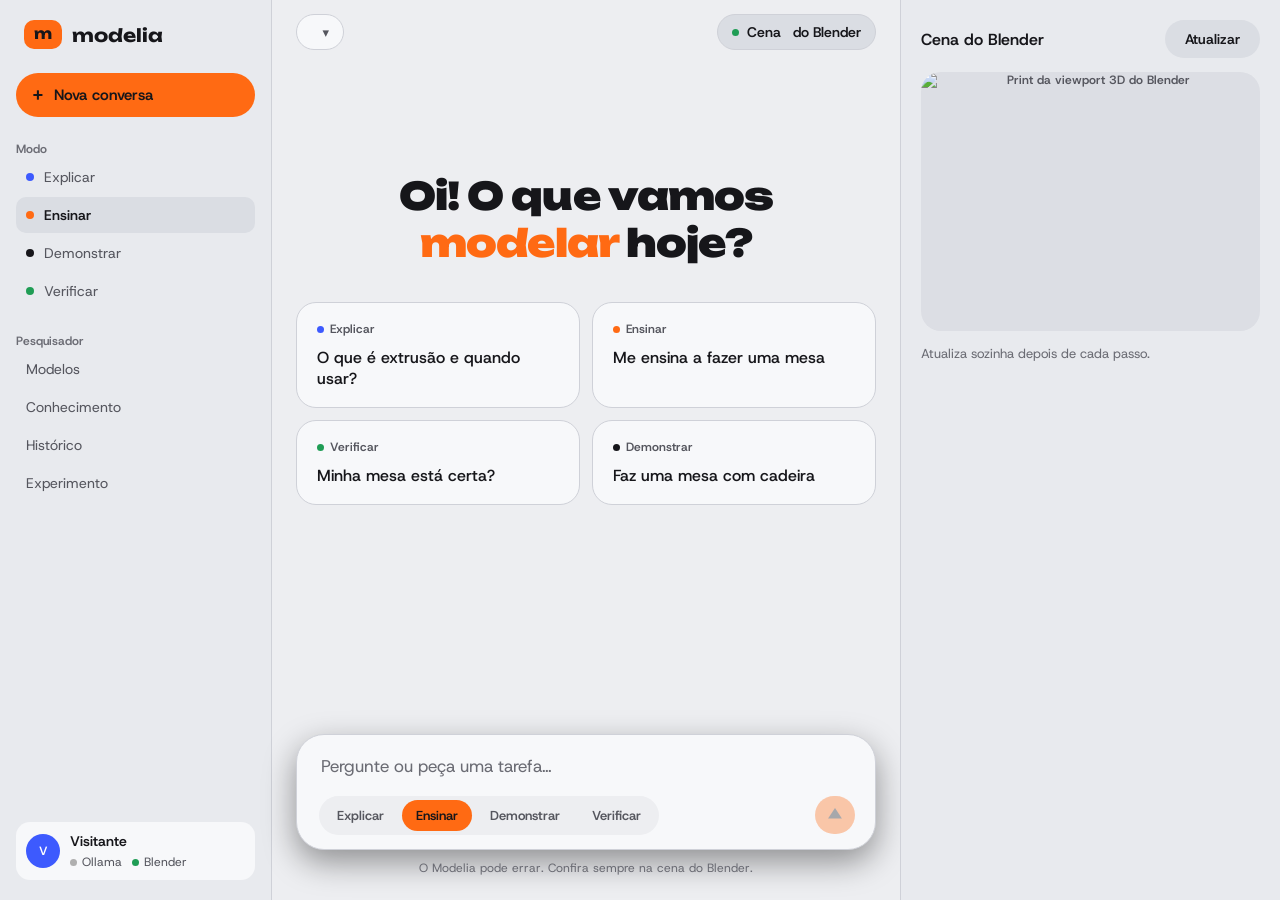
==== modelia/site/chat.html @ 40b649fd "feat: chat do Modelia a partir do Figma (telas 3 a 6) Página própria em site/chat.html sobre a API /" ====
<!doctype html>
<html lang="pt-BR">
<head>
  <meta charset="utf-8">
  <meta name="viewport" content="width=device-width, initial-scale=1">
  <title>Modelia · chat</title>
  <link rel="icon" href="img/marca.svg">
  <link rel="stylesheet" href="base.css">
  <link rel="stylesheet" href="chat.css">
</head>
<body data-modo="Ensinar">

<aside class="lateral" id="lateral">
  <a class="marca" href="/"><span class="marca-m">m</span>modelia</a>
  <button class="nova" id="nova" type="button"><span>+</span>Nova conversa</button>

  <nav class="grupo" aria-label="Modo">
    <p class="grupo-titulo">Modo</p>
    <button class="item" data-modo="Explicar" type="button"><img src="img/ponto-azul-8.svg" alt="">Explicar</button>
    <button class="item" data-modo="Ensinar" type="button"><img src="img/ponto-laranja-8.svg" alt="">Ensinar</button>
    <button class="item" data-modo="Demonstrar" type="button"><img src="img/ponto-tinta-8.svg" alt="">Demonstrar</button>
    <button class="item" data-modo="Verificar" type="button"><img src="img/ponto-verde-8.svg" alt="">Verificar</button>
  </nav>

  <nav class="grupo" id="hoje" aria-label="Conversas de hoje" hidden>
    <p class="grupo-titulo">Hoje</p>
  </nav>

  <nav class="grupo" aria-label="Pesquisador">
    <p class="grupo-titulo">Pesquisador</p>
    <a class="item" href="/app/">Modelos</a>
    <a class="item" href="/app/">Conhecimento</a>
    <a class="item" href="/app/">Histórico</a>
    <a class="item" href="/app/">Experimento</a>
  </nav>

  <div class="espaco"></div>
  <div class="participante">
    <span class="avatar">V</span>
    <div>
      <p class="participante-nome">Visitante</p>
      <p class="estados">
        <span id="estado-ollama"><img src="img/ponto-verde-7.svg" alt="">Ollama</span>
        <span id="estado-blender"><img src="img/ponto-verde-7.svg" alt="">Blender</span>
      </p>
    </div>
  </div>
</aside>

<main class="principal">
  <header class="barra">
    <button class="menu" id="menu" type="button" aria-label="Abrir menu" aria-controls="lateral">☰</button>
    <label class="pilula modelo">
      <span class="sr">Modelo de IA</span>
      <select id="modelo"></select><span aria-hidden="true">▾</span>
    </label>
    <button class="pilula" id="botao-cena" type="button" aria-controls="painel" aria-expanded="false">
      <img id="ponto-cena" src="img/ponto-verde-7.svg" alt="">Cena<span class="cena-extra">&nbsp;do Blender</span>
    </button>
  </header>

  <section class="centro" id="centro" aria-live="polite">
    <div class="boas-vindas" id="boas-vindas">
      <h1 class="entra">Oi! O que vamos <span class="laranja">modelar</span> hoje?</h1>
      <div class="sugestoes">
        <button class="sugestao entra" style="--d:.4s" data-modo="Explicar" type="button">
          <span class="sugestao-modo"><img src="img/ponto-azul-7.svg" alt="">Explicar</span>O que é extrusão e quando usar?</button>
        <button class="sugestao entra" style="--d:.5s" data-modo="Ensinar" type="button">
          <span class="sugestao-modo"><img src="img/ponto-laranja-7.svg" alt="">Ensinar</span>Me ensina a fazer uma mesa</button>
        <button class="sugestao entra" style="--d:.6s" data-modo="Verificar" type="button">
          <span class="sugestao-modo"><img src="img/ponto-verde-7.svg" alt="">Verificar</span>Minha mesa está certa?</button>
        <button class="sugestao entra" style="--d:.7s" data-modo="Demonstrar" type="button">
          <span class="sugestao-modo"><img src="img/ponto-tinta-7.svg" alt="">Demonstrar</span>Faz uma mesa com cadeira</button>
      </div>
    </div>
  </section>

  <form class="compositor" id="compositor">
    <div class="caixa entra" style="--d:.3s">
      <label class="sr" for="texto">Mensagem</label>
      <textarea id="texto" rows="1" placeholder="Pergunte ou peça uma tarefa…"></textarea>
      <div class="linha">
        <div class="modos" role="group" aria-label="Modo">
          <button type="button" data-modo="Explicar">Explicar</button>
          <button type="button" data-modo="Ensinar">Ensinar</button>
          <button type="button" data-modo="Demonstrar">Demonstrar</button>
          <button type="button" data-modo="Verificar">Verificar</button>
        </div>
        <label class="tarefa" id="tarefa-rotulo" hidden>
          <span class="sr">Tarefa-meta</span>
          <select id="tarefa"></select><span aria-hidden="true">▾</span>
        </label>
        <button class="enviar" id="enviar" type="submit" aria-label="Enviar">
          <img data-modo="Explicar" src="img/enviar-azul.svg" alt="">
          <img data-modo="Ensinar" src="img/enviar-laranja.svg" alt="">
          <img data-modo="Demonstrar" src="img/enviar-tinta.svg" alt="">
          <img data-modo="Verificar" src="img/enviar-verde.svg" alt="">
        </button>
      </div>
    </div>
    <p class="aviso-geral">O Modelia pode errar. Confira sempre na cena do Blender.</p>
  </form>
</main>

<aside class="painel" id="painel" hidden>
  <div class="painel-topo">
    <p>Cena do Blender</p>
    <button class="atualizar" id="atualizar" type="button">Atualizar</button>
  </div>
  <div class="viewport" id="viewport"><p>Carregando a cena…</p></div>
  <p class="painel-nota">Atualiza sozinha depois de cada passo.</p>
  <div class="painel-cartao" id="painel-tarefa" hidden>
    <p class="painel-cartao-titulo"></p>
    <ul></ul>
  </div>
</aside>

<template id="tpl-aluno">
  <div class="msg-aluno entra"><p></p></div>
</template>
<template id="tpl-modelia">
  <div class="msg-modelia entra"><span class="marca-m pequeno" aria-hidden="true">m</span><div class="corpo"></div></div>
</template>
<template id="tpl-codigo">
  <div class="codigo entra" style="--d:.5s; --dy:24px">
    <p class="codigo-topo"><img class="pisca" src="img/pulso.svg" alt=""><span>Código proposto, ainda não executado</span></p>
    <pre></pre>
    <p class="codigo-botoes">
      <button class="executar" type="button">Executar no Blender</button>
      <button class="cancelar" type="button">Cancelar</button>
    </p>
  </div>
</template>
<template id="tpl-resultado">
  <div class="resultado">
    <p class="resultado-topo"><span></span><span class="nota"></span></p>
    <ul></ul>
  </div>
</template>

<script src="chat.js"></script>
</body>
</html>
---- modelia/site/base.css ----
/* Cores e fontes do Modelia (página "Cores" e "Design System" do Figma, versão 2).
   Usado pela home e pelo app em Gradio. As fontes ficam no projeto: o app roda sem internet. */

@font-face {
  font-family: "Unbounded";
  src: url("fontes/unbounded.woff2") format("woff2");
  font-weight: 200 900;
  font-display: swap;
}
@font-face {
  font-family: "Host Grotesk";
  src: url("fontes/host-grotesk.woff2") format("woff2");
  font-weight: 300 800;
  font-display: swap;
}
@font-face {
  font-family: "Martian Mono";
  src: url("fontes/martian-mono.woff2") format("woff2");
  font-weight: 100 800;
  font-display: swap;
}

:root {
  --fundo: #edeef1;
  --cartao: #f7f8fa;
  --lateral: #e8eaee;
  --borda: #cfd1d8;
  --tinta: #16161a;
  --texto-2: #55565e;
  --texto-3: #8a8b93;
  --laranja: #ff6a13;
  --azul: #3d5afe;
  --verde: #1f9d55;
  --display: "Unbounded", system-ui, sans-serif;
  --corpo: "Host Grotesk", system-ui, sans-serif;
  --mono: "Martian Mono", ui-monospace, monospace;
}
---- modelia/site/chat.css ----
/* Chat do Modelia: telas "3 · Chat (novo)" a "6 · Chat (Verificar)" do Figma (versão 2). */

* { box-sizing: border-box; margin: 0; }
html, body { height: 100%; }
body { display: flex; background: var(--fundo); color: var(--tinta); font-family: var(--corpo); -webkit-font-smoothing: antialiased; }
img { display: block; }
a { color: inherit; text-decoration: none; }
button, select, textarea { font: inherit; color: inherit; }
button { border: 0; background: none; cursor: pointer; }
:focus-visible { outline: 2px solid var(--azul); outline-offset: 2px; border-radius: 10px; }
[hidden] { display: none !important; }
.sr { position: absolute; width: 1px; height: 1px; overflow: hidden; clip-path: inset(50%); white-space: nowrap; }
.laranja { color: var(--laranja); }

/* cor de cada modo: pílula ativa e texto sobre ela */
[data-modo="Explicar"] { --cor-modo: var(--azul); --sobre-modo: #fff; }
[data-modo="Ensinar"] { --cor-modo: var(--laranja); --sobre-modo: var(--tinta); }
[data-modo="Demonstrar"] { --cor-modo: var(--tinta); --sobre-modo: var(--cartao); }
[data-modo="Verificar"] { --cor-modo: var(--verde); --sobre-modo: var(--tinta); }

/* --- menu lateral --- */
.lateral { width: 272px; flex: none; height: 100%; overflow-y: auto; display: flex; flex-direction: column; gap: 24px;
  padding: 20px 16px; background: var(--lateral); border-right: 1px solid var(--borda); }
.marca { display: flex; gap: 10px; align-items: center; padding-left: 8px; font-family: var(--display); font-weight: 700; font-size: 18px; }
.marca-m { flex: none; padding: 4px 10px 6px; border-radius: 10px; background: var(--laranja); font-family: var(--display); font-weight: 700; font-size: 15px; line-height: normal; }
.marca-m.pequeno { padding: 4px 9px 6px; font-size: 13px; }
.nova { display: flex; gap: 10px; align-items: center; width: 100%; padding: 12px 16px; border-radius: 999px; background: var(--laranja); font-weight: 600; font-size: 15px; transition: transform .15s; }
.nova span { font-size: 20px; line-height: 1; }
.nova:hover { transform: translateY(-1px); }
.nova:active { transform: scale(.98); }
.grupo { display: flex; flex-direction: column; gap: 2px; }
.grupo-titulo { font-weight: 600; font-size: 12px; color: #6b6c74; }
.item { display: flex; gap: 10px; align-items: center; width: 100%; padding: 9px 10px; border-radius: 10px; font-size: 14px; color: var(--texto-2);
  text-align: left; white-space: nowrap; overflow: hidden; text-overflow: ellipsis; transition: background-color .15s; }
.item:hover { background: #dfe1e6; }
.item[aria-current="true"] { background: #dadde3; font-weight: 600; color: var(--tinta); }
.espaco { flex: 1; }
.participante { display: flex; gap: 10px; align-items: center; padding: 10px; border-radius: 14px; background: var(--cartao); }
.avatar { display: grid; place-items: center; width: 34px; height: 34px; border-radius: 999px; background: var(--azul); color: #fff; font-weight: 600; font-size: 12px; }
.participante-nome { font-weight: 600; font-size: 14px; margin-bottom: 4px; }
.estados { display: flex; gap: 10px; font-size: 12px; color: var(--texto-2); }
.estados span { display: flex; gap: 5px; align-items: center; }
.desligado img, img.desligado { filter: grayscale(1) brightness(1.4); }

/* --- área principal --- */
.principal { flex: 1; min-width: 0; height: 100%; display: flex; flex-direction: column; }
.barra { display: flex; justify-content: space-between; align-items: center; gap: 12px; padding: 14px 24px; }
.menu { display: none; font-size: 20px; padding: 4px 8px; }
.pilula { display: flex; gap: 8px; align-items: center; padding: 8px 14px; border-radius: 999px; background: var(--cartao); border: 1px solid var(--borda);
  font-weight: 600; font-size: 14px; white-space: nowrap; }
.modelo { position: relative; padding: 0; }
.modelo select, .tarefa select { appearance: none; border: 0; background: none; font-weight: 600; cursor: pointer; }
.modelo select { padding: 8px 32px 8px 14px; font-size: 14px; border-radius: 999px; }
.modelo span[aria-hidden], .tarefa span[aria-hidden] { position: absolute; right: 14px; pointer-events: none; font-weight: 400; font-size: 13px; color: var(--texto-2); }
#botao-cena[aria-expanded="true"] { background: #dadde3; }

.centro { flex: 1; min-height: 0; overflow-y: auto; display: flex; flex-direction: column; padding: 0 24px 12px; }
.conversa { width: min(760px, 100%); margin: auto auto 0; display: flex; flex-direction: column; gap: 28px; padding-top: 24px; }
.boas-vindas { margin: auto; display: flex; flex-direction: column; align-items: center; gap: 36px; padding: 24px 0; }
.boas-vindas h1 { font-family: var(--display); font-weight: 900; font-size: 38px; letter-spacing: -.95px; text-align: center; text-wrap: balance; --dy: 24px; }
.sugestoes { display: grid; grid-template-columns: repeat(2, minmax(0, 374px)); gap: 12px; }
.sugestao { display: flex; flex-direction: column; gap: 10px; align-items: flex-start; padding: 18px 20px; border-radius: 20px; text-align: left;
  background: var(--cartao); border: 1px solid var(--borda); font-weight: 500; font-size: 16px; transition: border-color .15s, transform .15s; }
.sugestao:hover { border-color: #b9bcc6; transform: translateY(-2px); }
.sugestao-modo { display: flex; gap: 6px; align-items: center; font-weight: 600; font-size: 12px; color: var(--texto-2); }

/* --- mensagens --- */
.msg-aluno { display: flex; justify-content: flex-end; }
.msg-aluno p { max-width: 80%; padding: 12px 18px; border-radius: 22px; background: #dadde3; font-weight: 500; font-size: 16px; white-space: pre-wrap; overflow-wrap: anywhere; }
.msg-modelia { display: flex; gap: 14px; align-items: flex-start; }
.corpo { flex: 1; min-width: 0; display: flex; flex-direction: column; gap: 14px; align-items: flex-start; font-size: 16px; line-height: 1.6; overflow-wrap: anywhere; }
.corpo > p, .corpo > ul, .corpo > ol { width: 100%; }
.corpo ul, .corpo ol { padding: 0; list-style: none; display: flex; flex-direction: column; gap: 8px; line-height: normal; }
.corpo li { display: flex; gap: 10px; align-items: flex-start; }
.corpo ol { counter-reset: passo; }
.corpo ol li::before { counter-increment: passo; content: counter(passo) "."; font-weight: 600; color: var(--texto-2); }
.tecla { display: inline-block; padding: 4px 9px; margin: 0 2px; border-radius: 8px; background: var(--fundo); border: 1px solid #b9bcc6;
  font-family: var(--mono); font-weight: 700; font-size: 11px; line-height: normal; vertical-align: 1px; }
.fontes { display: flex; flex-wrap: wrap; gap: 8px; align-items: center; font-weight: 600; font-size: 13px; color: #6b6c74; line-height: normal; }
.fontes span:not(:first-child) { padding: 7px 12px; border-radius: 999px; background: #e3e7ff; border: 1px solid #b9c4ff; color: var(--azul); }
.aviso { font-size: 13px; color: #6b6c74; line-height: normal; }
.erro { color: #b5470a; }
.pensando { display: flex; gap: 8px; align-items: center; color: var(--texto-2); }

/* código proposto (Ensinar) */
.codigo { width: 100%; border-radius: 20px; overflow: hidden; background: #17171c; border: 1.5px solid var(--laranja); line-height: normal; }
.codigo-topo { display: flex; gap: 10px; align-items: center; padding: 12px 18px; background: #2a1608; color: #ff8a47; font-weight: 600; font-size: 13px; }
.codigo pre { padding: 16px 18px; overflow-x: auto; background: #0e0e12; color: #e4e4e7; font-family: var(--mono); font-size: 12px; line-height: 1.6; }
.codigo-botoes { display: flex; gap: 10px; padding: 14px 18px; }
.codigo-botoes button { padding: 10px 20px; border-radius: 999px; font-weight: 600; font-size: 14px; transition: transform .15s, opacity .15s; }
.codigo-botoes button:not(:disabled):hover { transform: translateY(-1px); }
.codigo-botoes button:disabled { opacity: .4; cursor: default; }
.executar { background: var(--laranja); color: var(--tinta); }
.cancelar { border: 1.5px solid #3a3a44 !important; color: #d4d4d8; }
.codigo.feito { border-color: #3a3a44; }
.codigo.feito .pisca { animation: none; opacity: .4; }

/* resultado (Verificar) */
.resultado { width: 100%; border-radius: 20px; overflow: hidden; background: var(--cartao); border: 1px solid var(--borda); line-height: normal; }
.resultado-topo { display: flex; justify-content: space-between; align-items: center; padding: 14px 18px; background: var(--lateral); font-weight: 600; font-size: 15px; }
.nota { padding: 7px 12px; border-radius: 999px; background: #ffe6d6; color: #b5470a; font-size: 13px; }
.nota.cheia { background: #ddf3e5; color: #17733e; }
.resultado ul { padding: 16px 18px; list-style: none; display: flex; flex-direction: column; gap: 12px; }
.resultado li { display: flex; gap: 12px; align-items: baseline; font-weight: 500; font-size: 15px; }
.resultado li::before { content: "✓"; font-weight: 600; font-size: 16px; color: var(--verde); }
.resultado li.falta::before { content: "✗"; color: #b5470a; }

/* --- compositor --- */
.compositor { display: flex; flex-direction: column; align-items: center; gap: 10px; padding: 0 24px 24px; }
.caixa { width: min(760px, 100%); display: flex; flex-direction: column; gap: 14px; padding: 18px 14px 14px 22px; border-radius: 28px;
  background: var(--cartao); border: 1px solid var(--borda); box-shadow: 0 12px 32px rgba(0, 0, 0, .4); }
.caixa textarea { width: 100%; border: 0; background: none; resize: none; outline: none; font-size: 17px; line-height: 1.4; max-height: 200px; }
.caixa textarea::placeholder { color: #6b6c74; }
.linha { display: flex; align-items: center; gap: 10px; }
.modos { display: flex; gap: 4px; padding: 4px; border-radius: 999px; background: var(--fundo); overflow-x: auto; }
.modos button { padding: 7px 14px; border-radius: 999px; font-weight: 600; font-size: 13px; color: var(--texto-2); white-space: nowrap; transition: background-color .2s, color .2s; }
.modos button:hover { color: var(--tinta); }
.modos button[aria-pressed="true"] { background: var(--cor-modo); color: var(--sobre-modo); }
.tarefa { position: relative; margin-left: auto; display: flex; align-items: center; border-radius: 999px; background: var(--fundo); border: 1px solid var(--borda); }
.tarefa select { padding: 7px 28px 7px 12px; font-size: 13px; border-radius: 999px; }
.tarefa span[aria-hidden] { right: 12px; font-size: 12px; }
.enviar { margin-left: auto; flex: none; border-radius: 999px; transition: transform .15s; }
.tarefa:not([hidden]) + .enviar { margin-left: 0; }
.enviar img { display: none; }
body[data-modo="Explicar"] .enviar img[data-modo="Explicar"], body[data-modo="Ensinar"] .enviar img[data-modo="Ensinar"],
body[data-modo="Demonstrar"] .enviar img[data-modo="Demonstrar"], body[data-modo="Verificar"] .enviar img[data-modo="Verificar"] { display: block; }
.enviar:disabled { opacity: .35; cursor: default; }
.enviar.pronto { animation: chama 2s ease-in-out infinite; }
.aviso-geral { font-size: 12px; color: #6b6c74; }

/* --- painel da cena --- */
.painel { width: 380px; flex: none; height: 100%; overflow-y: auto; display: flex; flex-direction: column; gap: 14px; padding: 20px;
  background: var(--lateral); border-left: 1px solid var(--borda); }
.painel-topo { display: flex; justify-content: space-between; align-items: center; font-weight: 600; font-size: 16px; }
.atualizar { padding: 10px 20px; border-radius: 999px; background: #dadde3; font-weight: 600; font-size: 14px; transition: background-color .15s; }
.atualizar:hover { background: #cfd2d9; }
.viewport { width: 100%; aspect-ratio: 340 / 260; border-radius: 20px; overflow: hidden; background: #dcdee4; display: grid; place-items: center;
  padding: 16px; text-align: center; font-weight: 600; font-size: 12px; color: var(--texto-2); }
.viewport img { width: 100%; height: 100%; object-fit: cover; margin: -16px; width: calc(100% + 32px); height: calc(100% + 32px); }
.painel-nota { font-size: 13px; color: #6b6c74; }
.painel-cartao { display: flex; flex-direction: column; gap: 10px; padding: 16px; border-radius: 20px; background: var(--cartao); }
.painel-cartao-titulo { font-weight: 600; font-size: 14px; }
.painel-cartao ul { padding: 0; list-style: none; display: flex; flex-direction: column; gap: 10px; }
.painel-cartao li { display: flex; gap: 8px; align-items: baseline; font-size: 13px; color: #3a3b42; }
.painel-cartao li::before { content: ""; flex: none; width: 6px; height: 6px; border-radius: 50%; background: url("img/ponto-verde-6.svg"); translate: 0 -1px; }

/* --- movimento --- */
@keyframes surge { from { opacity: 0; translate: 0 var(--dy, 16px); } }
@keyframes chama { 50% { scale: 1.12; } }
@keyframes pisca { 50% { opacity: .25; } }
.entra { animation: surge .5s ease-out var(--d, 0s) backwards; }
.pisca { animation: pisca 1s ease-in-out infinite; }
@media (prefers-reduced-motion: reduce) {
  *, *::before, *::after { animation: none !important; transition: none !important; }
}

/* --- telas menores --- */
@media (max-width: 1180px) {
  .painel:not([hidden]) { position: fixed; inset: 0 0 0 auto; z-index: 3; box-shadow: -20px 0 40px rgba(22, 22, 26, .15); }
}
@media (max-width: 860px) {
  .lateral { position: fixed; inset: 0 auto 0 0; z-index: 4; translate: -100% 0; transition: translate .25s ease; }
  .lateral.aberta { translate: 0 0; box-shadow: 20px 0 40px rgba(22, 22, 26, .15); }
  .menu { display: block; }
  .barra { padding: 12px 16px; }
  .modelo { margin-right: auto; }
  .centro { padding: 0 16px 12px; }
  .compositor { padding: 0 12px 16px; }
  .caixa { padding: 14px 8px 8px 14px; border-radius: 24px; box-shadow: 0 8px 24px rgba(0, 0, 0, .18); }
  .boas-vindas h1 { font-size: 28px; }
  .sugestoes { grid-template-columns: 1fr; }
  .painel:not([hidden]) { width: 100%; }
  .linha { flex-wrap: wrap; }
  .modos { flex: 1 1 auto; min-width: 0; }
  .modos button { padding: 6px 8px; font-size: 12px; }
  .linha { gap: 8px; }
  .tarefa { order: 3; margin-left: 0; flex-basis: 100%; }
  .tarefa:not([hidden]) + .enviar { margin-left: auto; }
  .cena-extra { display: none; }
}
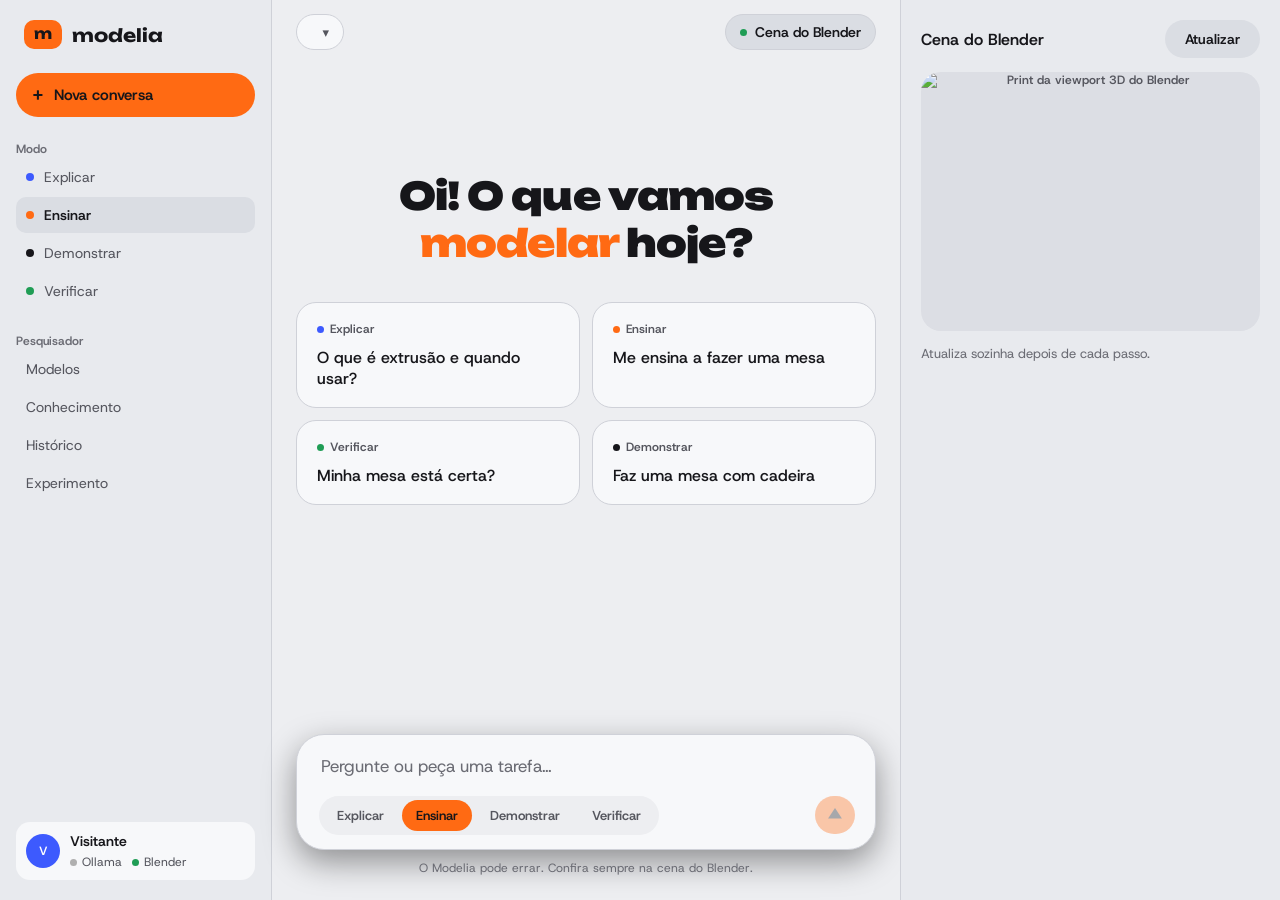
==== commit 34064dc3: "fix: espaço duplo no botão "Cena do Blender" Co-Authored-By: Claude Opus 5.5 <noreply@anthropic.com>" ====
--- a/modelia/site/chat.html
+++ b/modelia/site/chat.html
@@ -55,7 +55,7 @@
       <select id="modelo"></select><span aria-hidden="true">▾</span>
     </label>
     <button class="pilula" id="botao-cena" type="button" aria-controls="painel" aria-expanded="false">
-      <img id="ponto-cena" src="img/ponto-verde-7.svg" alt="">Cena<span class="cena-extra">&nbsp;do Blender</span>
+      <img id="ponto-cena" src="img/ponto-verde-7.svg" alt=""><span>Cena<span class="cena-extra"> do Blender</span></span>
     </button>
   </header>
 
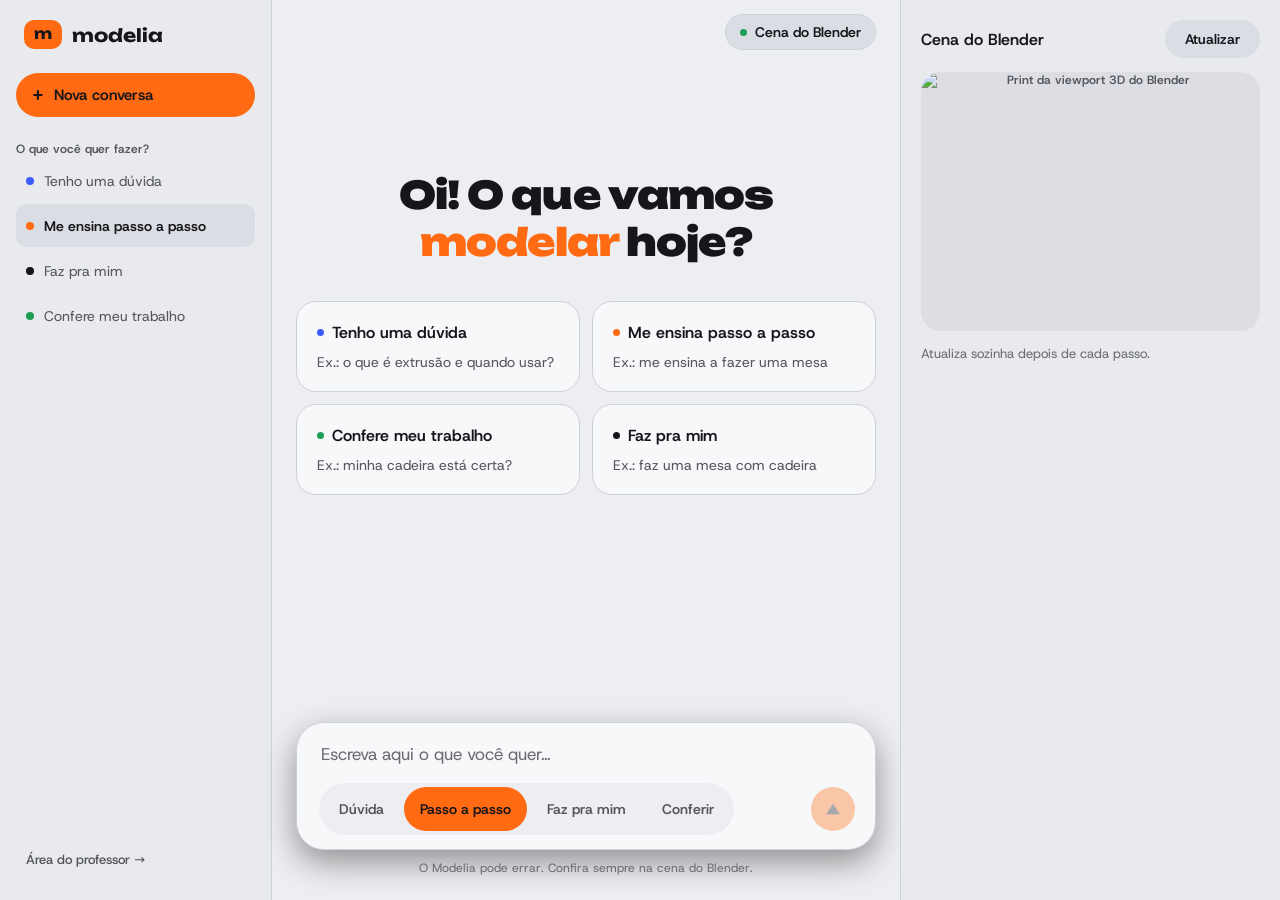
==== commit 77db709e: "feat: chat mais simples para o aluno, atalho na área de trabalho e tela Abrindo Modos em frases, car" ====
--- a/modelia/site/chat.html
+++ b/modelia/site/chat.html
@@ -9,53 +9,33 @@
   <link rel="stylesheet" href="chat.css">
 </head>
 <body data-modo="Ensinar">
+<a class="pular" href="#texto">Pular para a mensagem</a>
 
 <aside class="lateral" id="lateral">
   <a class="marca" href="/"><span class="marca-m">m</span>modelia</a>
   <button class="nova" id="nova" type="button"><span>+</span>Nova conversa</button>
 
-  <nav class="grupo" aria-label="Modo">
-    <p class="grupo-titulo">Modo</p>
-    <button class="item" data-modo="Explicar" type="button"><img src="img/ponto-azul-8.svg" alt="">Explicar</button>
-    <button class="item" data-modo="Ensinar" type="button"><img src="img/ponto-laranja-8.svg" alt="">Ensinar</button>
-    <button class="item" data-modo="Demonstrar" type="button"><img src="img/ponto-tinta-8.svg" alt="">Demonstrar</button>
-    <button class="item" data-modo="Verificar" type="button"><img src="img/ponto-verde-8.svg" alt="">Verificar</button>
+  <nav class="grupo" aria-label="O que você quer fazer?">
+    <p class="grupo-titulo">O que você quer fazer?</p>
+    <button class="item" data-modo="Explicar" type="button"><img src="img/ponto-azul-8.svg" alt="">Tenho uma dúvida</button>
+    <button class="item" data-modo="Ensinar" type="button"><img src="img/ponto-laranja-8.svg" alt="">Me ensina passo a passo</button>
+    <button class="item" data-modo="Demonstrar" type="button"><img src="img/ponto-tinta-8.svg" alt="">Faz pra mim</button>
+    <button class="item" data-modo="Verificar" type="button"><img src="img/ponto-verde-8.svg" alt="">Confere meu trabalho</button>
   </nav>
 
-  <nav class="grupo" id="hoje" aria-label="Conversas de hoje" hidden>
-    <p class="grupo-titulo">Hoje</p>
-  </nav>
-
-  <nav class="grupo" aria-label="Pesquisador">
-    <p class="grupo-titulo">Pesquisador</p>
-    <a class="item" href="/app/">Modelos</a>
-    <a class="item" href="/app/">Conhecimento</a>
-    <a class="item" href="/app/">Histórico</a>
-    <a class="item" href="/app/">Experimento</a>
+  <nav class="grupo" id="hoje" aria-label="Suas conversas de hoje" hidden>
+    <p class="grupo-titulo">Suas conversas de hoje</p>
   </nav>
 
   <div class="espaco"></div>
-  <div class="participante">
-    <span class="avatar">V</span>
-    <div>
-      <p class="participante-nome">Visitante</p>
-      <p class="estados">
-        <span id="estado-ollama"><img src="img/ponto-verde-7.svg" alt="">Ollama</span>
-        <span id="estado-blender"><img src="img/ponto-verde-7.svg" alt="">Blender</span>
-      </p>
-    </div>
-  </div>
+  <a class="professor" href="pesquisador.html">Área do professor <span aria-hidden="true">→</span></a>
 </aside>
 
 <main class="principal">
   <header class="barra">
     <button class="menu" id="menu" type="button" aria-label="Abrir menu" aria-controls="lateral">☰</button>
-    <label class="pilula modelo">
-      <span class="sr">Modelo de IA</span>
-      <select id="modelo"></select><span aria-hidden="true">▾</span>
-    </label>
     <button class="pilula" id="botao-cena" type="button" aria-controls="painel" aria-expanded="false">
-      <img id="ponto-cena" src="img/ponto-verde-7.svg" alt=""><span>Cena<span class="cena-extra"> do Blender</span></span>
+      <img id="ponto-cena" src="img/ponto-verde-7.svg" alt=""><span id="cena-rotulo">Cena<span class="cena-extra"> do Blender</span></span>
     </button>
   </header>
 
@@ -63,14 +43,14 @@
     <div class="boas-vindas" id="boas-vindas">
       <h1 class="entra">Oi! O que vamos <span class="laranja">modelar</span> hoje?</h1>
       <div class="sugestoes">
-        <button class="sugestao entra" style="--d:.4s" data-modo="Explicar" type="button">
-          <span class="sugestao-modo"><img src="img/ponto-azul-7.svg" alt="">Explicar</span>O que é extrusão e quando usar?</button>
-        <button class="sugestao entra" style="--d:.5s" data-modo="Ensinar" type="button">
-          <span class="sugestao-modo"><img src="img/ponto-laranja-7.svg" alt="">Ensinar</span>Me ensina a fazer uma mesa</button>
-        <button class="sugestao entra" style="--d:.6s" data-modo="Verificar" type="button">
-          <span class="sugestao-modo"><img src="img/ponto-verde-7.svg" alt="">Verificar</span>Minha mesa está certa?</button>
-        <button class="sugestao entra" style="--d:.7s" data-modo="Demonstrar" type="button">
-          <span class="sugestao-modo"><img src="img/ponto-tinta-7.svg" alt="">Demonstrar</span>Faz uma mesa com cadeira</button>
+        <button class="sugestao entra" style="--d:.4s" data-modo="Explicar" data-pedido="O que é extrusão e quando usar?" type="button">
+          <span class="sugestao-modo"><img src="img/ponto-azul-7.svg" alt="">Tenho uma dúvida</span>Ex.: o que é extrusão e quando usar?</button>
+        <button class="sugestao entra" style="--d:.5s" data-modo="Ensinar" data-pedido="Me ensina a fazer uma mesa" type="button">
+          <span class="sugestao-modo"><img src="img/ponto-laranja-7.svg" alt="">Me ensina passo a passo</span>Ex.: me ensina a fazer uma mesa</button>
+        <button class="sugestao entra" style="--d:.6s" data-modo="Verificar" data-pedido="Minha mesa está certa?" type="button">
+          <span class="sugestao-modo"><img src="img/ponto-verde-7.svg" alt="">Confere meu trabalho</span>Ex.: minha cadeira está certa?</button>
+        <button class="sugestao entra" style="--d:.7s" data-modo="Demonstrar" data-pedido="Faz uma mesa com cadeira" type="button">
+          <span class="sugestao-modo"><img src="img/ponto-tinta-7.svg" alt="">Faz pra mim</span>Ex.: faz uma mesa com cadeira</button>
       </div>
     </div>
   </section>
@@ -78,13 +58,13 @@
   <form class="compositor" id="compositor">
     <div class="caixa entra" style="--d:.3s">
       <label class="sr" for="texto">Mensagem</label>
-      <textarea id="texto" rows="1" placeholder="Pergunte ou peça uma tarefa…"></textarea>
+      <textarea id="texto" rows="1" placeholder="Escreva aqui o que você quer…"></textarea>
       <div class="linha">
-        <div class="modos" role="group" aria-label="Modo">
-          <button type="button" data-modo="Explicar">Explicar</button>
-          <button type="button" data-modo="Ensinar">Ensinar</button>
-          <button type="button" data-modo="Demonstrar">Demonstrar</button>
-          <button type="button" data-modo="Verificar">Verificar</button>
+        <div class="modos" role="group" aria-label="O que você quer fazer?">
+          <button type="button" data-modo="Explicar" title="Tenho uma dúvida">Dúvida</button>
+          <button type="button" data-modo="Ensinar" title="Me ensina passo a passo">Passo a passo</button>
+          <button type="button" data-modo="Demonstrar" title="Faz pra mim">Faz pra mim</button>
+          <button type="button" data-modo="Verificar" title="Confere meu trabalho">Conferir</button>
         </div>
         <label class="tarefa" id="tarefa-rotulo" hidden>
           <span class="sr">Tarefa-meta</span>
@@ -115,11 +95,26 @@
   </div>
 </aside>
 
+<section class="tela-cheia" id="abrindo" hidden aria-live="polite">
+  <p class="marca grande"><span class="marca-m">m</span>modelia</p>
+  <span class="carregando" aria-hidden="true"></span>
+  <h1>Abrindo o Modelia…</h1>
+  <p>Ligando a inteligência artificial. Leva alguns segundos.</p>
+</section>
+<section class="tela-cheia" id="quase-la" hidden>
+  <p class="marca"><span class="marca-m">m</span>modelia</p>
+  <h1 class="quase">Quase lá!</h1>
+  <p>Este computador ainda não está pronto para usar o Modelia.</p>
+  <p class="chame"><span aria-hidden="true">✋</span>Chame o professor para preparar. Só precisa fazer isso uma vez.</p>
+  <a class="link-professor" href="pesquisador.html#instalacao">Sou o professor <span aria-hidden="true">→</span> preparar este computador</a>
+</section>
+
 <template id="tpl-aluno">
   <div class="msg-aluno entra"><p></p></div>
 </template>
 <template id="tpl-modelia">
-  <div class="msg-modelia entra"><span class="marca-m pequeno" aria-hidden="true">m</span><div class="corpo"></div></div>
+  <div class="msg-modelia entra"><span class="marca-m pequeno" aria-hidden="true">m</span>
+    <div class="coluna-modelia"><div class="corpo"></div><p class="tempo" hidden></p></div></div>
 </template>
 <template id="tpl-codigo">
   <div class="codigo entra" style="--d:.5s; --dy:24px">
@@ -129,6 +124,35 @@
       <button class="executar" type="button">Executar no Blender</button>
       <button class="cancelar" type="button">Cancelar</button>
     </p>
+  </div>
+</template>
+<template id="tpl-espera">
+  <div class="espera">
+    <p class="espera-topo"><strong></strong><span class="espera-tempo"></span></p>
+    <ol class="etapas"></ol>
+    <div class="espera-barra"><span></span></div>
+    <p class="espera-nota"></p>
+  </div>
+</template>
+<template id="tpl-escolha">
+  <div class="escolha">
+    <p></p>
+    <p class="escolha-botoes">
+      <button class="botao-chat laranja-fundo" type="button" data-modo="Ensinar">Me ensina passo a passo</button>
+      <button class="botao-chat contorno" type="button" data-modo="Demonstrar">Faz pra mim</button>
+    </p>
+    <p class="aviso">Você pode trocar quando quiser nos botões lá embaixo.</p>
+  </div>
+</template>
+<template id="tpl-problema">
+  <div class="problema">
+    <p class="problema-titulo"></p>
+    <p class="problema-texto"></p>
+    <ol></ol>
+    <div class="problema-botoes">
+      <button class="botao-chat laranja-fundo" type="button"></button>
+      <details><summary>Ver detalhes técnicos</summary><p class="problema-detalhe"></p></details>
+    </div>
   </div>
 </template>
 <template id="tpl-resultado">
--- a/modelia/site/base.css
+++ b/modelia/site/base.css
@@ -31,6 +31,11 @@
   --laranja: #ff6a13;
   --azul: #3d5afe;
   --verde: #1f9d55;
+  /* As cores da marca têm pouco contraste como texto pequeno sobre fundo claro (laranja 2,7:1, verde 3,0:1,
+     azul 4,2:1 nas pílulas). Para texto, usar estas versões escuras, que passam de 4,5:1 (WCAG AA). */
+  --laranja-texto: #b5470a;
+  --verde-texto: #17733e;
+  --azul-texto: #2f4ae0;
   --display: "Unbounded", system-ui, sans-serif;
   --corpo: "Host Grotesk", system-ui, sans-serif;
   --mono: "Martian Mono", ui-monospace, monospace;
--- a/modelia/site/chat.css
+++ b/modelia/site/chat.css
@@ -1,4 +1,5 @@
-/* Chat do Modelia: telas "3 · Chat (novo)" a "6 · Chat (Verificar)" do Figma (versão 2). */
+/* Chat do Modelia: telas "3 · Chat (novo)" a "6 · Chat (Verificar)" do Figma (versão 2) e
+   "Melhorias para o aluno (UX)": 13 a 13d (chat), 14 (Quase lá) e 0 (Abrindo o Modelia). */
 
 * { box-sizing: border-box; margin: 0; }
 html, body { height: 100%; }
@@ -6,11 +7,15 @@
 img { display: block; }
 a { color: inherit; text-decoration: none; }
 button, select, textarea { font: inherit; color: inherit; }
-button { border: 0; background: none; cursor: pointer; }
+button { border: 0; background: none; cursor: pointer; touch-action: manipulation; }
 :focus-visible { outline: 2px solid var(--azul); outline-offset: 2px; border-radius: 10px; }
 [hidden] { display: none !important; }
 .sr { position: absolute; width: 1px; height: 1px; overflow: hidden; clip-path: inset(50%); white-space: nowrap; }
 .laranja { color: var(--laranja); }
+/* atalho de teclado: aparece só ao receber o foco com Tab */
+.pular { position: fixed; left: 16px; top: 12px; z-index: 10; padding: 10px 18px; border-radius: 999px; background: var(--tinta); color: var(--cartao);
+  font-weight: 600; font-size: 14px; translate: 0 -200%; }
+.pular:focus-visible { translate: 0 0; }
 
 /* cor de cada modo: pílula ativa e texto sobre ela */
 [data-modo="Explicar"] { --cor-modo: var(--azul); --sobre-modo: #fff; }
@@ -29,12 +34,14 @@
 .nova:hover { transform: translateY(-1px); }
 .nova:active { transform: scale(.98); }
 .grupo { display: flex; flex-direction: column; gap: 2px; }
-.grupo-titulo { font-weight: 600; font-size: 12px; color: #6b6c74; }
-.item { display: flex; gap: 10px; align-items: center; width: 100%; padding: 9px 10px; border-radius: 10px; font-size: 14px; color: var(--texto-2);
+.grupo-titulo { font-weight: 600; font-size: 12px; color: var(--texto-2); }
+.item { display: flex; gap: 10px; align-items: center; width: 100%; padding: 12.5px 10px; border-radius: 10px; font-size: 14px; color: var(--texto-2);
   text-align: left; white-space: nowrap; overflow: hidden; text-overflow: ellipsis; transition: background-color .15s; }
 .item:hover { background: #dfe1e6; }
 .item[aria-current="true"] { background: #dadde3; font-weight: 600; color: var(--tinta); }
 .espaco { flex: 1; }
+.professor { padding: 12px 10px; border-radius: 10px; font-weight: 500; font-size: 13px; color: var(--texto-2); }
+.professor:hover { color: var(--tinta); background: #dfe1e6; }
 .participante { display: flex; gap: 10px; align-items: center; padding: 10px; border-radius: 14px; background: var(--cartao); }
 .avatar { display: grid; place-items: center; width: 34px; height: 34px; border-radius: 999px; background: var(--azul); color: #fff; font-weight: 600; font-size: 12px; }
 .participante-nome { font-weight: 600; font-size: 14px; margin-bottom: 4px; }
@@ -45,6 +52,7 @@
 /* --- área principal --- */
 .principal { flex: 1; min-width: 0; height: 100%; display: flex; flex-direction: column; }
 .barra { display: flex; justify-content: space-between; align-items: center; gap: 12px; padding: 14px 24px; }
+#botao-cena { margin-left: auto; }
 .menu { display: none; font-size: 20px; padding: 4px 8px; }
 .pilula { display: flex; gap: 8px; align-items: center; padding: 8px 14px; border-radius: 999px; background: var(--cartao); border: 1px solid var(--borda);
   font-weight: 600; font-size: 14px; white-space: nowrap; }
@@ -59,15 +67,18 @@
 .boas-vindas { margin: auto; display: flex; flex-direction: column; align-items: center; gap: 36px; padding: 24px 0; }
 .boas-vindas h1 { font-family: var(--display); font-weight: 900; font-size: 38px; letter-spacing: -.95px; text-align: center; text-wrap: balance; --dy: 24px; }
 .sugestoes { display: grid; grid-template-columns: repeat(2, minmax(0, 374px)); gap: 12px; }
-.sugestao { display: flex; flex-direction: column; gap: 10px; align-items: flex-start; padding: 18px 20px; border-radius: 20px; text-align: left;
-  background: var(--cartao); border: 1px solid var(--borda); font-weight: 500; font-size: 16px; transition: border-color .15s, transform .15s; }
+.sugestao { display: flex; flex-direction: column; gap: 10px; align-items: flex-start; padding: 20px; border-radius: 20px; text-align: left;
+  background: var(--cartao); border: 1px solid var(--borda); font-size: 14px; color: var(--texto-2); transition: border-color .15s, transform .15s; }
 .sugestao:hover { border-color: #b9bcc6; transform: translateY(-2px); }
-.sugestao-modo { display: flex; gap: 6px; align-items: center; font-weight: 600; font-size: 12px; color: var(--texto-2); }
+.sugestao-modo { display: flex; gap: 8px; align-items: center; font-weight: 600; font-size: 16px; color: var(--tinta); }
 
 /* --- mensagens --- */
 .msg-aluno { display: flex; justify-content: flex-end; }
 .msg-aluno p { max-width: 80%; padding: 12px 18px; border-radius: 22px; background: #dadde3; font-weight: 500; font-size: 16px; white-space: pre-wrap; overflow-wrap: anywhere; }
 .msg-modelia { display: flex; gap: 14px; align-items: flex-start; }
+.coluna-modelia { flex: 1; min-width: 0; display: flex; flex-direction: column; gap: 10px; }
+.tempo { font-family: var(--mono); font-size: 12px; color: #6b6c74; font-variant-numeric: tabular-nums; }
+.tempo.rodando { color: var(--texto-2); }
 .corpo { flex: 1; min-width: 0; display: flex; flex-direction: column; gap: 14px; align-items: flex-start; font-size: 16px; line-height: 1.6; overflow-wrap: anywhere; }
 .corpo > p, .corpo > ul, .corpo > ol { width: 100%; }
 .corpo ul, .corpo ol { padding: 0; list-style: none; display: flex; flex-direction: column; gap: 8px; line-height: normal; }
@@ -75,9 +86,9 @@
 .corpo ol { counter-reset: passo; }
 .corpo ol li::before { counter-increment: passo; content: counter(passo) "."; font-weight: 600; color: var(--texto-2); }
 .tecla { display: inline-block; padding: 4px 9px; margin: 0 2px; border-radius: 8px; background: var(--fundo); border: 1px solid #b9bcc6;
-  font-family: var(--mono); font-weight: 700; font-size: 11px; line-height: normal; vertical-align: 1px; }
+  font-family: var(--mono); font-weight: 700; font-size: 12px; line-height: normal; vertical-align: 1px; }
 .fontes { display: flex; flex-wrap: wrap; gap: 8px; align-items: center; font-weight: 600; font-size: 13px; color: #6b6c74; line-height: normal; }
-.fontes span:not(:first-child) { padding: 7px 12px; border-radius: 999px; background: #e3e7ff; border: 1px solid #b9c4ff; color: var(--azul); }
+.fontes span:not(:first-child) { padding: 7px 12px; border-radius: 999px; background: #e3e7ff; border: 1px solid #b9c4ff; color: var(--azul-texto); }
 .aviso { font-size: 13px; color: #6b6c74; line-height: normal; }
 .erro { color: #b5470a; }
 .pensando { display: flex; gap: 8px; align-items: center; color: var(--texto-2); }
@@ -85,7 +96,8 @@
 /* código proposto (Ensinar) */
 .codigo { width: 100%; border-radius: 20px; overflow: hidden; background: #17171c; border: 1.5px solid var(--laranja); line-height: normal; }
 .codigo-topo { display: flex; gap: 10px; align-items: center; padding: 12px 18px; background: #2a1608; color: #ff8a47; font-weight: 600; font-size: 13px; }
-.codigo pre { padding: 16px 18px; overflow-x: auto; background: #0e0e12; color: #e4e4e7; font-family: var(--mono); font-size: 12px; line-height: 1.6; }
+.bloco-codigo { width: 100%; padding: 14px 18px; border-radius: 14px; overflow-x: auto; background: #0e0e12; color: #e4e4e7; font-family: var(--mono); font-size: 12px; line-height: 1.6; overflow-wrap: normal; }
+.codigo pre {padding: 16px 18px; overflow-x: auto; background: #0e0e12; color: #e4e4e7; font-family: var(--mono); font-size: 12px; line-height: 1.6; }
 .codigo-botoes { display: flex; gap: 10px; padding: 14px 18px; }
 .codigo-botoes button { padding: 10px 20px; border-radius: 999px; font-weight: 600; font-size: 14px; transition: transform .15s, opacity .15s; }
 .codigo-botoes button:not(:disabled):hover { transform: translateY(-1px); }
@@ -109,11 +121,12 @@
 .compositor { display: flex; flex-direction: column; align-items: center; gap: 10px; padding: 0 24px 24px; }
 .caixa { width: min(760px, 100%); display: flex; flex-direction: column; gap: 14px; padding: 18px 14px 14px 22px; border-radius: 28px;
   background: var(--cartao); border: 1px solid var(--borda); box-shadow: 0 12px 32px rgba(0, 0, 0, .4); }
+.caixa:focus-within { border-color: var(--azul); }
 .caixa textarea { width: 100%; border: 0; background: none; resize: none; outline: none; font-size: 17px; line-height: 1.4; max-height: 200px; }
 .caixa textarea::placeholder { color: #6b6c74; }
 .linha { display: flex; align-items: center; gap: 10px; }
 .modos { display: flex; gap: 4px; padding: 4px; border-radius: 999px; background: var(--fundo); overflow-x: auto; }
-.modos button { padding: 7px 14px; border-radius: 999px; font-weight: 600; font-size: 13px; color: var(--texto-2); white-space: nowrap; transition: background-color .2s, color .2s; }
+.modos button { padding: 13px 16px; border-radius: 999px; font-weight: 600; font-size: 14px; line-height: normal; color: var(--texto-2); white-space: nowrap; transition: background-color .2s, color .2s; }
 .modos button:hover { color: var(--tinta); }
 .modos button[aria-pressed="true"] { background: var(--cor-modo); color: var(--sobre-modo); }
 .tarefa { position: relative; margin-left: auto; display: flex; align-items: center; border-radius: 999px; background: var(--fundo); border: 1px solid var(--borda); }
@@ -144,12 +157,75 @@
 .painel-cartao li { display: flex; gap: 8px; align-items: baseline; font-size: 13px; color: #3a3b42; }
 .painel-cartao li::before { content: ""; flex: none; width: 6px; height: 6px; border-radius: 50%; background: url("img/ponto-verde-6.svg"); translate: 0 -1px; }
 
+/* --- botões dentro das mensagens --- */
+.botao-chat { display: inline-flex; align-items: center; min-height: 44px; padding: 12px 20px; border-radius: 999px; font-weight: 600;
+  font-size: 14px; line-height: normal; transition: transform .15s, opacity .15s; }
+.botao-chat:not(:disabled):hover { transform: translateY(-1px); }
+.botao-chat:disabled { opacity: .45; cursor: default; }
+.botao-chat[aria-pressed="true"]:disabled { opacity: 1; }
+.botao-chat.laranja-fundo { background: var(--laranja); color: var(--tinta); }
+.botao-chat.contorno { background: var(--cartao); border: 1.5px solid #b9bcc6; }
+
+/* espera do "Faz pra mim" com etapas e tempo (13b) */
+.espera { width: 100%; display: flex; flex-direction: column; gap: 14px; padding: 18px 20px; border-radius: 20px;
+  background: var(--cartao); border: 1px solid var(--borda); line-height: normal; }
+.espera-topo { display: flex; justify-content: space-between; align-items: center; gap: 12px; }
+.espera-topo strong { font-weight: 600; font-size: 16px; }
+.espera-tempo { font-weight: 500; font-size: 13px; color: var(--texto-2); font-variant-numeric: tabular-nums; }
+.etapas { display: flex; flex-direction: column; gap: 10px; font-size: 15px; color: #6b6c74; }
+.corpo .etapas li { gap: 10px; align-items: center; }
+.corpo .etapas li::before { content: "○"; width: 1em; flex: none; font-weight: 700; text-align: center; }
+.etapas li.feita { color: var(--texto-2); }
+.corpo .etapas li.feita::before { content: "✓"; color: var(--verde-texto); }
+.etapas li.agora { font-weight: 600; color: var(--tinta); }
+.corpo .etapas li.agora::before { content: "●"; color: var(--laranja); animation: pisca 1.2s ease-in-out infinite; }
+.espera-barra { height: 8px; border-radius: 999px; background: #dadde3; overflow: hidden; }
+.espera-barra span { display: block; width: 0; height: 100%; border-radius: 999px; background: var(--laranja); transition: width .6s ease-out; }
+.espera-nota { font-size: 13px; color: #6b6c74; }
+
+/* sugestão de modo (13c) */
+.escolha { display: flex; flex-direction: column; gap: 14px; }
+.escolha-botoes { display: flex; flex-wrap: wrap; gap: 10px; }
+
+/* problema com o que fazer: Blender fechado (13d) e erros */
+.problema { width: 100%; display: flex; flex-direction: column; gap: 12px; padding: 20px; border-radius: 20px; background: #ffe6d6; line-height: 1.5; }
+.problema-titulo { font-weight: 600; font-size: 17px; }
+.problema-texto { font-size: 15px; }
+.corpo .problema ol { gap: 6px; font-weight: 500; font-size: 15px; }
+.corpo .problema ol li::before { color: var(--tinta); }
+.problema-botoes { display: flex; flex-wrap: wrap; align-items: center; gap: 8px 16px; margin-top: 4px; }
+.problema details { font-size: 13px; color: var(--laranja-texto); }
+.problema summary { cursor: pointer; font-weight: 500; padding: 12px 0; }
+.problema-detalhe { padding: 10px 14px; border-radius: 12px; background: #fff3ea; color: var(--tinta); font-family: var(--mono); font-size: 12px; overflow-wrap: anywhere; }
+
+/* telas cheias: abrindo (0) e "Quase lá" (14) */
+.tela-cheia { position: fixed; inset: 0; z-index: 20; display: flex; flex-direction: column; align-items: center; justify-content: center;
+  gap: 24px; padding: 24px; background: var(--fundo); text-align: center; }
+.tela-cheia .marca { padding: 0; font-size: 22px; }
+.tela-cheia .marca.grande { gap: 16px; font-size: 34px; }
+.marca.grande .marca-m { padding: 6px 16px 10px; border-radius: 16px; font-size: 26px; }
+.carregando { width: 44px; height: 44px; border-radius: 50%; border: 3px solid var(--laranja); border-right-color: transparent; animation: gira 1s linear infinite; }
+.tela-cheia h1:not(.quase) { font-weight: 600; font-size: 22px; }
+.tela-cheia:not(#quase-la) > p:not(.marca) { max-width: 520px; font-size: 15px; color: var(--texto-2); }
+.quase { font-family: var(--display); font-weight: 900; font-size: 48px; letter-spacing: -1.4px; }
+#quase-la > p:not([class]) { font-size: 18px; color: #3a3b42; }
+.chame { display: flex; gap: 12px; align-items: center; padding: 14px 24px; border-radius: 999px; background: #ffe6d6; color: var(--laranja-texto);
+  font-weight: 600; font-size: 15px; }
+.link-professor { padding: 12px; font-weight: 500; font-size: 14px; color: var(--azul-texto); }
+.link-professor:hover { text-decoration: underline; }
+
 /* --- movimento --- */
 @keyframes surge { from { opacity: 0; translate: 0 var(--dy, 16px); } }
 @keyframes chama { 50% { scale: 1.12; } }
 @keyframes pisca { 50% { opacity: .25; } }
+@keyframes gira { to { rotate: 360deg; } }
 .entra { animation: surge .5s ease-out var(--d, 0s) backwards; }
 .pisca { animation: pisca 1s ease-in-out infinite; }
+/* toque: alvos de pelo menos 44 px (o visual do computador não muda) */
+@media (pointer: coarse) {
+  .item, .modos button, .atualizar, .pilula, .codigo-botoes button, .botao, .ficha { min-height: 44px; }
+  .menu { min-width: 44px; min-height: 44px; }
+}
 @media (prefers-reduced-motion: reduce) {
   *, *::before, *::after { animation: none !important; transition: none !important; }
 }
@@ -163,16 +239,18 @@
   .lateral.aberta { translate: 0 0; box-shadow: 20px 0 40px rgba(22, 22, 26, .15); }
   .menu { display: block; }
   .barra { padding: 12px 16px; }
-  .modelo { margin-right: auto; }
   .centro { padding: 0 16px 12px; }
   .compositor { padding: 0 12px 16px; }
   .caixa { padding: 14px 8px 8px 14px; border-radius: 24px; box-shadow: 0 8px 24px rgba(0, 0, 0, .18); }
   .boas-vindas h1 { font-size: 28px; }
+  .quase { font-size: 36px; }
+  .chame { border-radius: 20px; text-align: left; }
   .sugestoes { grid-template-columns: 1fr; }
   .painel:not([hidden]) { width: 100%; }
   .linha { flex-wrap: wrap; }
   .modos { flex: 1 1 auto; min-width: 0; }
-  .modos button { padding: 6px 8px; font-size: 12px; }
+  .modos { flex-basis: 100%; }
+  .modos button { flex: 1 1 auto; padding: 12px 6px; font-size: 13px; }
   .linha { gap: 8px; }
   .tarefa { order: 3; margin-left: 0; flex-basis: 100%; }
   .tarefa:not([hidden]) + .enviar { margin-left: auto; }
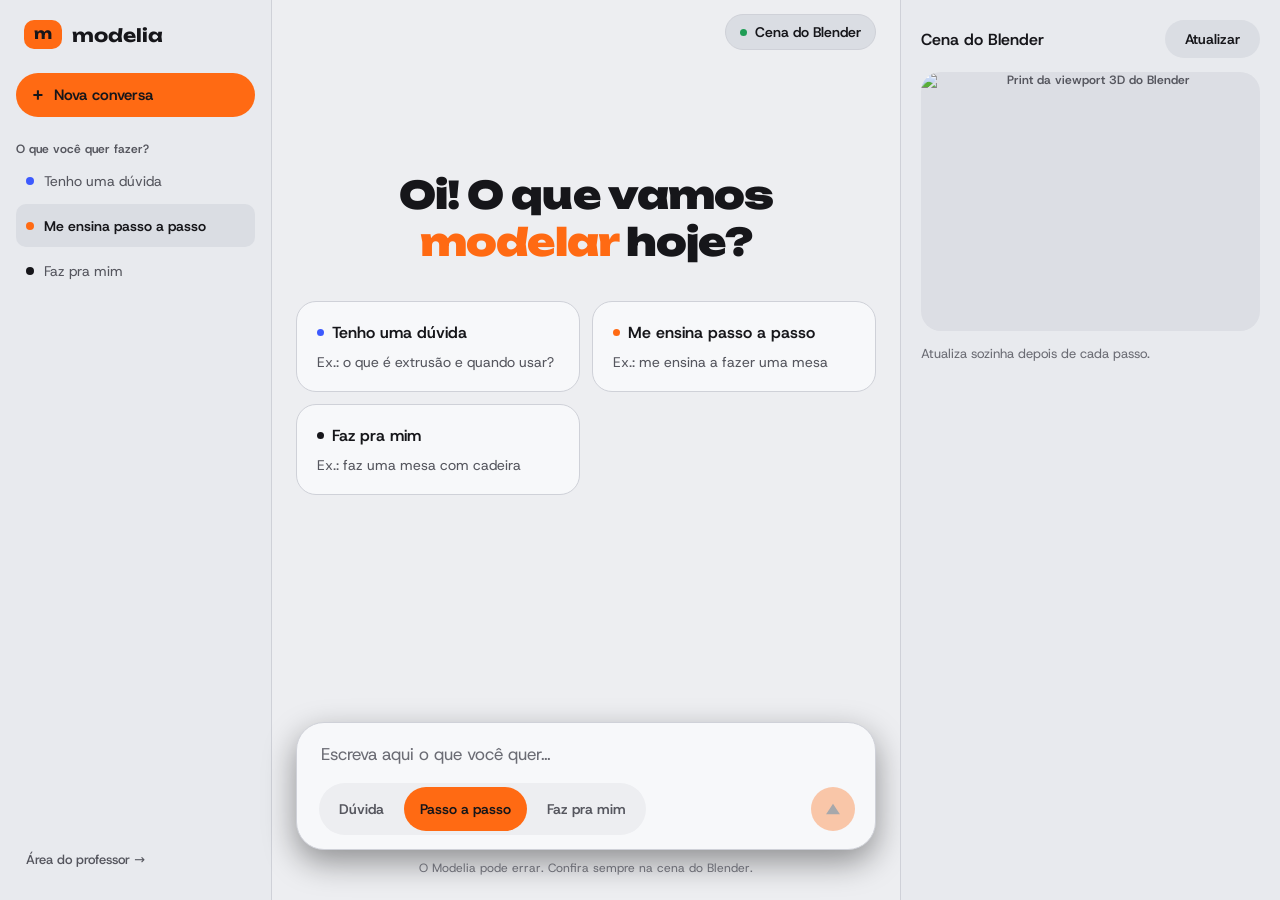
==== commit 2de420f6: "feat!: tira o modo Conferir (Verificar), a pedido do orientador Reunião de 29/10/2026 com o Helder (" ====
--- a/modelia/site/chat.html
+++ b/modelia/site/chat.html
@@ -20,7 +20,6 @@
     <button class="item" data-modo="Explicar" type="button"><img src="img/ponto-azul-8.svg" alt="">Tenho uma dúvida</button>
     <button class="item" data-modo="Ensinar" type="button"><img src="img/ponto-laranja-8.svg" alt="">Me ensina passo a passo</button>
     <button class="item" data-modo="Demonstrar" type="button"><img src="img/ponto-tinta-8.svg" alt="">Faz pra mim</button>
-    <button class="item" data-modo="Verificar" type="button"><img src="img/ponto-verde-8.svg" alt="">Confere meu trabalho</button>
   </nav>
 
   <nav class="grupo" id="hoje" aria-label="Suas conversas de hoje" hidden>
@@ -47,9 +46,7 @@
           <span class="sugestao-modo"><img src="img/ponto-azul-7.svg" alt="">Tenho uma dúvida</span>Ex.: o que é extrusão e quando usar?</button>
         <button class="sugestao entra" style="--d:.5s" data-modo="Ensinar" data-pedido="Me ensina a fazer uma mesa" type="button">
           <span class="sugestao-modo"><img src="img/ponto-laranja-7.svg" alt="">Me ensina passo a passo</span>Ex.: me ensina a fazer uma mesa</button>
-        <button class="sugestao entra" style="--d:.6s" data-modo="Verificar" data-pedido="Minha mesa está certa?" type="button">
-          <span class="sugestao-modo"><img src="img/ponto-verde-7.svg" alt="">Confere meu trabalho</span>Ex.: minha cadeira está certa?</button>
-        <button class="sugestao entra" style="--d:.7s" data-modo="Demonstrar" data-pedido="Faz uma mesa com cadeira" type="button">
+        <button class="sugestao entra" style="--d:.6s" data-modo="Demonstrar" data-pedido="Faz uma mesa com cadeira" type="button">
           <span class="sugestao-modo"><img src="img/ponto-tinta-7.svg" alt="">Faz pra mim</span>Ex.: faz uma mesa com cadeira</button>
       </div>
     </div>
@@ -64,17 +61,11 @@
           <button type="button" data-modo="Explicar" title="Tenho uma dúvida">Dúvida</button>
           <button type="button" data-modo="Ensinar" title="Me ensina passo a passo">Passo a passo</button>
           <button type="button" data-modo="Demonstrar" title="Faz pra mim">Faz pra mim</button>
-          <button type="button" data-modo="Verificar" title="Confere meu trabalho">Conferir</button>
         </div>
-        <label class="tarefa" id="tarefa-rotulo" hidden>
-          <span class="sr">Tarefa-meta</span>
-          <select id="tarefa"></select><span aria-hidden="true">▾</span>
-        </label>
         <button class="enviar" id="enviar" type="submit" aria-label="Enviar">
           <img data-modo="Explicar" src="img/enviar-azul.svg" alt="">
           <img data-modo="Ensinar" src="img/enviar-laranja.svg" alt="">
           <img data-modo="Demonstrar" src="img/enviar-tinta.svg" alt="">
-          <img data-modo="Verificar" src="img/enviar-verde.svg" alt="">
         </button>
       </div>
     </div>
@@ -89,10 +80,6 @@
   </div>
   <div class="viewport" id="viewport"><p>Carregando a cena…</p></div>
   <p class="painel-nota">Atualiza sozinha depois de cada passo.</p>
-  <div class="painel-cartao" id="painel-tarefa" hidden>
-    <p class="painel-cartao-titulo"></p>
-    <ul></ul>
-  </div>
 </aside>
 
 <section class="tela-cheia" id="abrindo" hidden aria-live="polite">
@@ -155,12 +142,6 @@
     </div>
   </div>
 </template>
-<template id="tpl-resultado">
-  <div class="resultado">
-    <p class="resultado-topo"><span></span><span class="nota"></span></p>
-    <ul></ul>
-  </div>
-</template>
 
 <script src="chat.js"></script>
 </body>
--- a/modelia/site/chat.css
+++ b/modelia/site/chat.css
@@ -1,4 +1,4 @@
-/* Chat do Modelia: telas "3 · Chat (novo)" a "6 · Chat (Verificar)" do Figma (versão 2) e
+/* Chat do Modelia: telas "3 · Chat (novo)" a "5 · Chat" do Figma (versão 2) e
    "Melhorias para o aluno (UX)": 13 a 13d (chat), 14 (Quase lá) e 0 (Abrindo o Modelia). */
 
 * { box-sizing: border-box; margin: 0; }
@@ -21,7 +21,6 @@
 [data-modo="Explicar"] { --cor-modo: var(--azul); --sobre-modo: #fff; }
 [data-modo="Ensinar"] { --cor-modo: var(--laranja); --sobre-modo: var(--tinta); }
 [data-modo="Demonstrar"] { --cor-modo: var(--tinta); --sobre-modo: var(--cartao); }
-[data-modo="Verificar"] { --cor-modo: var(--verde); --sobre-modo: var(--tinta); }
 
 /* --- menu lateral --- */
 .lateral { width: 272px; flex: none; height: 100%; overflow-y: auto; display: flex; flex-direction: column; gap: 24px;
@@ -57,9 +56,9 @@
 .pilula { display: flex; gap: 8px; align-items: center; padding: 8px 14px; border-radius: 999px; background: var(--cartao); border: 1px solid var(--borda);
   font-weight: 600; font-size: 14px; white-space: nowrap; }
 .modelo { position: relative; padding: 0; }
-.modelo select, .tarefa select { appearance: none; border: 0; background: none; font-weight: 600; cursor: pointer; }
+.modelo select { appearance: none; border: 0; background: none; font-weight: 600; cursor: pointer; }
 .modelo select { padding: 8px 32px 8px 14px; font-size: 14px; border-radius: 999px; }
-.modelo span[aria-hidden], .tarefa span[aria-hidden] { position: absolute; right: 14px; pointer-events: none; font-weight: 400; font-size: 13px; color: var(--texto-2); }
+.modelo span[aria-hidden] { position: absolute; right: 14px; pointer-events: none; font-weight: 400; font-size: 13px; color: var(--texto-2); }
 #botao-cena[aria-expanded="true"] { background: #dadde3; }
 
 .centro { flex: 1; min-height: 0; overflow-y: auto; display: flex; flex-direction: column; padding: 0 24px 12px; }
@@ -107,16 +106,6 @@
 .codigo.feito { border-color: #3a3a44; }
 .codigo.feito .pisca { animation: none; opacity: .4; }
 
-/* resultado (Verificar) */
-.resultado { width: 100%; border-radius: 20px; overflow: hidden; background: var(--cartao); border: 1px solid var(--borda); line-height: normal; }
-.resultado-topo { display: flex; justify-content: space-between; align-items: center; padding: 14px 18px; background: var(--lateral); font-weight: 600; font-size: 15px; }
-.nota { padding: 7px 12px; border-radius: 999px; background: #ffe6d6; color: #b5470a; font-size: 13px; }
-.nota.cheia { background: #ddf3e5; color: #17733e; }
-.resultado ul { padding: 16px 18px; list-style: none; display: flex; flex-direction: column; gap: 12px; }
-.resultado li { display: flex; gap: 12px; align-items: baseline; font-weight: 500; font-size: 15px; }
-.resultado li::before { content: "✓"; font-weight: 600; font-size: 16px; color: var(--verde); }
-.resultado li.falta::before { content: "✗"; color: #b5470a; }
-
 /* --- compositor --- */
 .compositor { display: flex; flex-direction: column; align-items: center; gap: 10px; padding: 0 24px 24px; }
 .caixa { width: min(760px, 100%); display: flex; flex-direction: column; gap: 14px; padding: 18px 14px 14px 22px; border-radius: 28px;
@@ -129,14 +118,10 @@
 .modos button { padding: 13px 16px; border-radius: 999px; font-weight: 600; font-size: 14px; line-height: normal; color: var(--texto-2); white-space: nowrap; transition: background-color .2s, color .2s; }
 .modos button:hover { color: var(--tinta); }
 .modos button[aria-pressed="true"] { background: var(--cor-modo); color: var(--sobre-modo); }
-.tarefa { position: relative; margin-left: auto; display: flex; align-items: center; border-radius: 999px; background: var(--fundo); border: 1px solid var(--borda); }
-.tarefa select { padding: 7px 28px 7px 12px; font-size: 13px; border-radius: 999px; }
-.tarefa span[aria-hidden] { right: 12px; font-size: 12px; }
 .enviar { margin-left: auto; flex: none; border-radius: 999px; transition: transform .15s; }
-.tarefa:not([hidden]) + .enviar { margin-left: 0; }
 .enviar img { display: none; }
 body[data-modo="Explicar"] .enviar img[data-modo="Explicar"], body[data-modo="Ensinar"] .enviar img[data-modo="Ensinar"],
-body[data-modo="Demonstrar"] .enviar img[data-modo="Demonstrar"], body[data-modo="Verificar"] .enviar img[data-modo="Verificar"] { display: block; }
+body[data-modo="Demonstrar"] .enviar img[data-modo="Demonstrar"] { display: block; }
 .enviar:disabled { opacity: .35; cursor: default; }
 .enviar.pronto { animation: chama 2s ease-in-out infinite; }
 .aviso-geral { font-size: 12px; color: #6b6c74; }
@@ -252,7 +237,5 @@
   .modos { flex-basis: 100%; }
   .modos button { flex: 1 1 auto; padding: 12px 6px; font-size: 13px; }
   .linha { gap: 8px; }
-  .tarefa { order: 3; margin-left: 0; flex-basis: 100%; }
-  .tarefa:not([hidden]) + .enviar { margin-left: auto; }
   .cena-extra { display: none; }
 }
